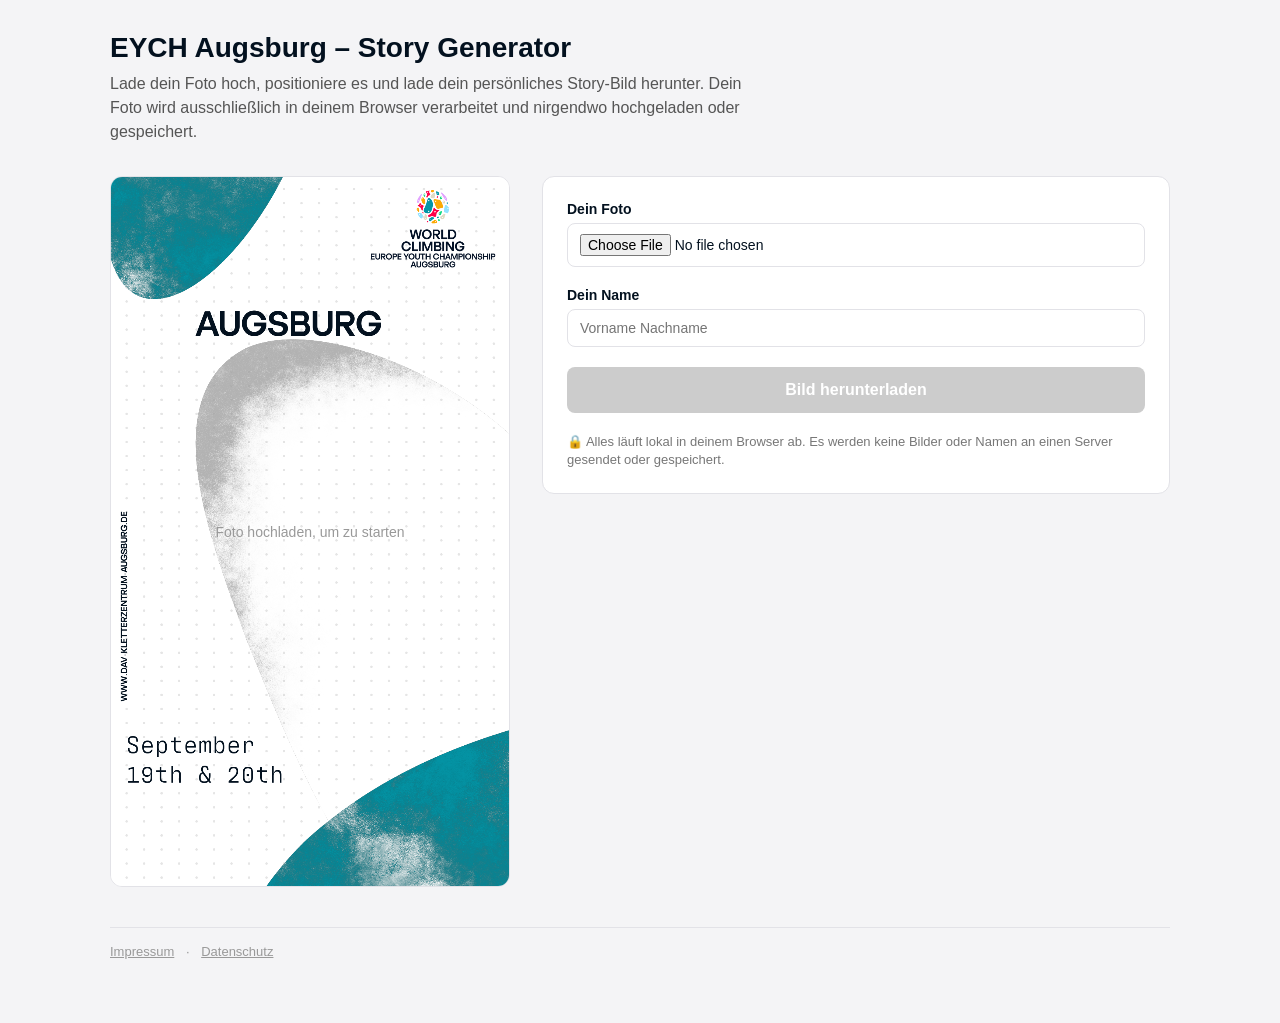
==== index.html @ 1816250f "Fix mobile scroll trap: two-finger pan for the photo Touching the poster on mobile made it impossibl" ====
<!DOCTYPE html>
<html lang="de">
<head>
<meta charset="UTF-8">
<meta name="viewport" content="width=device-width, initial-scale=1.0">
<title>EYCH Augsburg – Dein Story-Bild</title>
<link rel="stylesheet" href="style.css">
</head>
<body>
  <div class="page">
    <header class="page__header">
      <h1>EYCH Augsburg – Story Generator</h1>
      <p>Lade dein Foto hoch, positioniere es und lade dein persönliches Story-Bild herunter. Dein Foto wird ausschließlich in deinem Browser verarbeitet und nirgendwo hochgeladen oder gespeichert.</p>
    </header>

    <main class="layout">
      <section class="editor">
        <div class="stage" id="stage">
          <canvas id="previewCanvas" width="1080" height="1920"></canvas>
          <div class="stage__hint" id="stageHint">Foto hochladen, um zu starten</div>
        </div>

        <div class="controls" id="photoControls" hidden>
          <label class="control">
            <span>Zoom</span>
            <input type="range" id="zoomRange" min="1" max="3" step="0.01" value="1">
          </label>
          <p class="hint">Tipp: Foto mit der Maus ziehen (am Handy: mit zwei Fingern), um den Ausschnitt anzupassen. Mit einem Finger kannst du die Seite ganz normal weiterscrollen.</p>
        </div>
      </section>

      <section class="form">
        <label class="field">
          <span>Dein Foto</span>
          <input type="file" id="photoInput" accept="image/*">
        </label>

        <label class="field">
          <span>Dein Name</span>
          <input type="text" id="nameInput" maxlength="40" placeholder="Vorname Nachname">
        </label>

        <button id="downloadBtn" class="button" disabled>Bild herunterladen</button>
        <p class="privacy-note">🔒 Alles läuft lokal in deinem Browser ab. Es werden keine Bilder oder Namen an einen Server gesendet oder gespeichert.</p>
      </section>
    </main>

    <footer class="page__footer">
      <a href="impressum.html">Impressum</a>
      <span aria-hidden="true">·</span>
      <a href="datenschutz.html">Datenschutz</a>
    </footer>
  </div>

  <script src="app.js"></script>
</body>
</html>
---- style.css ----
@font-face {
  font-family: "WorldClimbingBold";
  src: url("assets/fonts/WorldClimbing-Bold.otf") format("opentype");
  font-weight: 700;
  font-display: swap;
}

@font-face {
  font-family: "AntarcticanMono";
  src: url("assets/fonts/AntarcticanMono-Book.ttf") format("truetype");
  font-weight: 400;
  font-display: swap;
}

:root {
  --ink: #03111f;
  --pink: #ec0c8c;
  --bg: #f4f4f6;
  --card: #ffffff;
  --border: #e2e2e7;
}

* { box-sizing: border-box; }

body {
  margin: 0;
  background: var(--bg);
  color: var(--ink);
  font-family: -apple-system, BlinkMacSystemFont, "Segoe UI", Roboto, sans-serif;
}

.page {
  max-width: 1100px;
  margin: 0 auto;
  padding: 32px 20px 64px;
}

.page__header h1 {
  font-size: 28px;
  margin: 0 0 8px;
}

.page__header p {
  margin: 0 0 32px;
  color: #555;
  max-width: 640px;
  line-height: 1.5;
}

.layout {
  display: grid;
  grid-template-columns: minmax(260px, 400px) 1fr;
  gap: 32px;
  align-items: start;
}

@media (max-width: 720px) {
  .layout {
    grid-template-columns: 1fr;
  }
}

.editor {
  display: flex;
  flex-direction: column;
  gap: 16px;
}

.stage {
  position: relative;
  width: 100%;
  aspect-ratio: 1080 / 1920;
  background: var(--card);
  border: 1px solid var(--border);
  border-radius: 12px;
  overflow: hidden;
  touch-action: pan-y;
  cursor: grab;
}

.stage:active {
  cursor: grabbing;
}

.stage canvas {
  width: 100%;
  height: 100%;
  display: block;
}

.stage__hint {
  position: absolute;
  inset: 0;
  display: flex;
  align-items: center;
  justify-content: center;
  text-align: center;
  padding: 24px;
  color: #999;
  font-size: 14px;
  pointer-events: none;
}

.controls {
  background: var(--card);
  border: 1px solid var(--border);
  border-radius: 12px;
  padding: 16px;
}

.control {
  display: flex;
  align-items: center;
  gap: 12px;
  font-size: 14px;
}

.control input[type="range"] {
  flex: 1;
}

.hint {
  margin: 12px 0 0;
  font-size: 13px;
  color: #777;
}

.form {
  background: var(--card);
  border: 1px solid var(--border);
  border-radius: 12px;
  padding: 24px;
  display: flex;
  flex-direction: column;
  gap: 20px;
  height: fit-content;
}

.field {
  display: flex;
  flex-direction: column;
  gap: 6px;
  font-size: 14px;
  font-weight: 600;
}

.field input {
  font: inherit;
  font-weight: 400;
  padding: 10px 12px;
  border: 1px solid var(--border);
  border-radius: 8px;
}

.button {
  background: var(--pink);
  color: white;
  border: none;
  border-radius: 8px;
  padding: 14px 20px;
  font-size: 16px;
  font-weight: 600;
  cursor: pointer;
}

.button:disabled {
  background: #ccc;
  cursor: not-allowed;
}

.privacy-note {
  margin: 0;
  font-size: 13px;
  color: #777;
  line-height: 1.4;
}

.page__footer {
  margin-top: 40px;
  padding-top: 16px;
  border-top: 1px solid var(--border);
  font-size: 13px;
  color: #999;
}

.page__footer a {
  color: #999;
  text-decoration: underline;
}

.page__footer a:hover {
  color: #666;
}

.page__footer span {
  margin: 0 8px;
}

/* Impressum / Datenschutz */
.legal {
  max-width: 720px;
}

.legal a {
  color: var(--ink);
}

.legal h2 {
  font-size: 18px;
  margin: 32px 0 8px;
}

.legal h3 {
  font-size: 15px;
  margin: 20px 0 6px;
}

.legal p, .legal li {
  color: #444;
  line-height: 1.6;
  font-size: 14px;
}

.legal .back-link {
  display: inline-block;
  margin-bottom: 24px;
  font-size: 14px;
  color: #666;
}
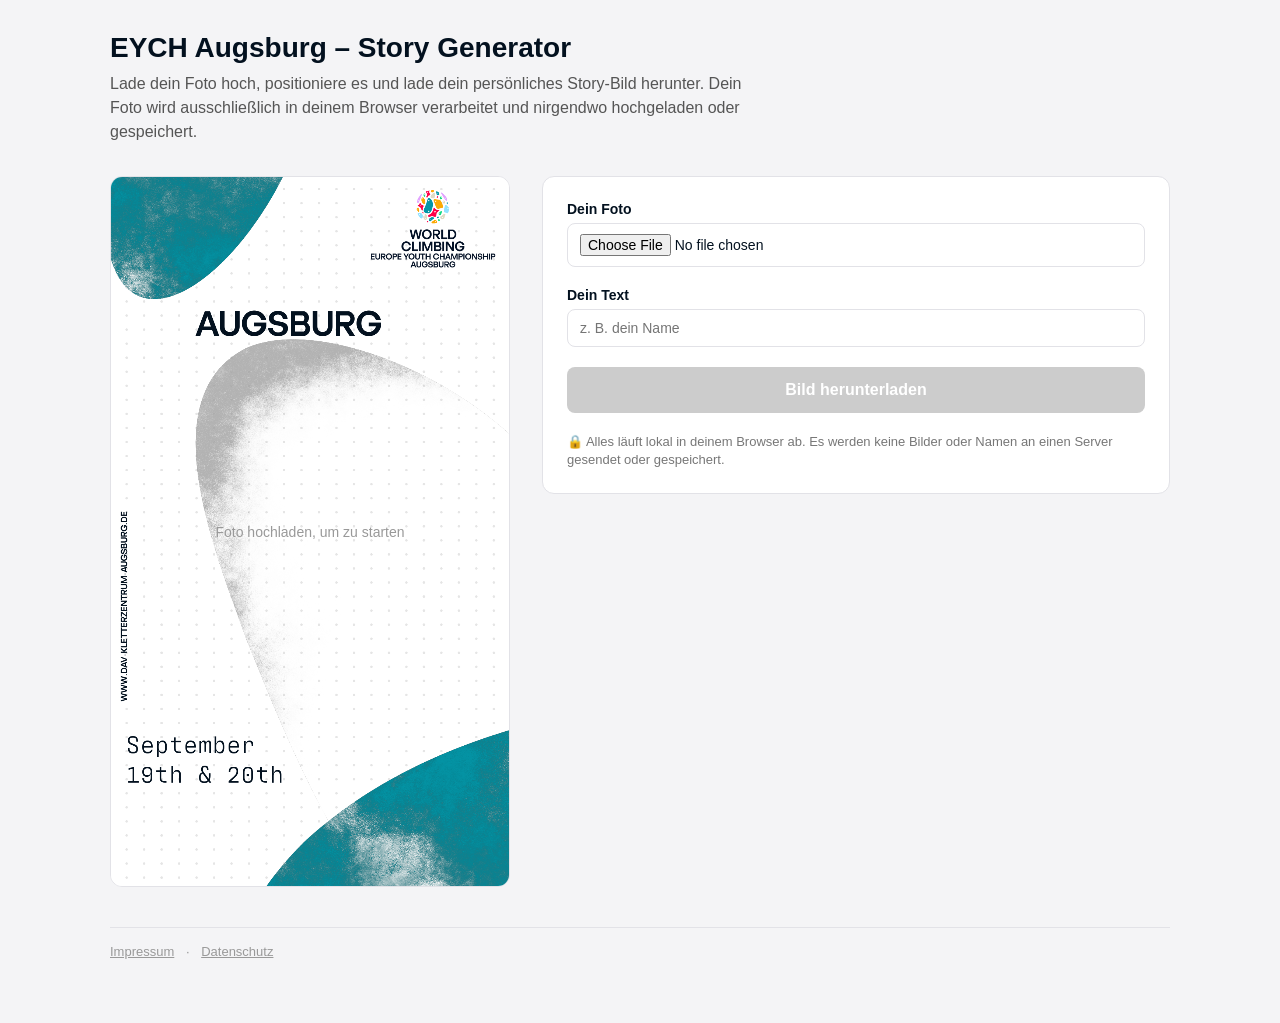
==== commit f77c1c11: "Rename "Dein Name" field to "Dein Text" Makes the field's purpose more general, since it can hold an" ====
--- a/index.html
+++ b/index.html
@@ -36,8 +36,8 @@
         </label>
 
         <label class="field">
-          <span>Dein Name</span>
-          <input type="text" id="nameInput" maxlength="40" placeholder="Vorname Nachname">
+          <span>Dein Text</span>
+          <input type="text" id="nameInput" maxlength="40" placeholder="z. B. dein Name">
         </label>
 
         <button id="downloadBtn" class="button" disabled>Bild herunterladen</button>
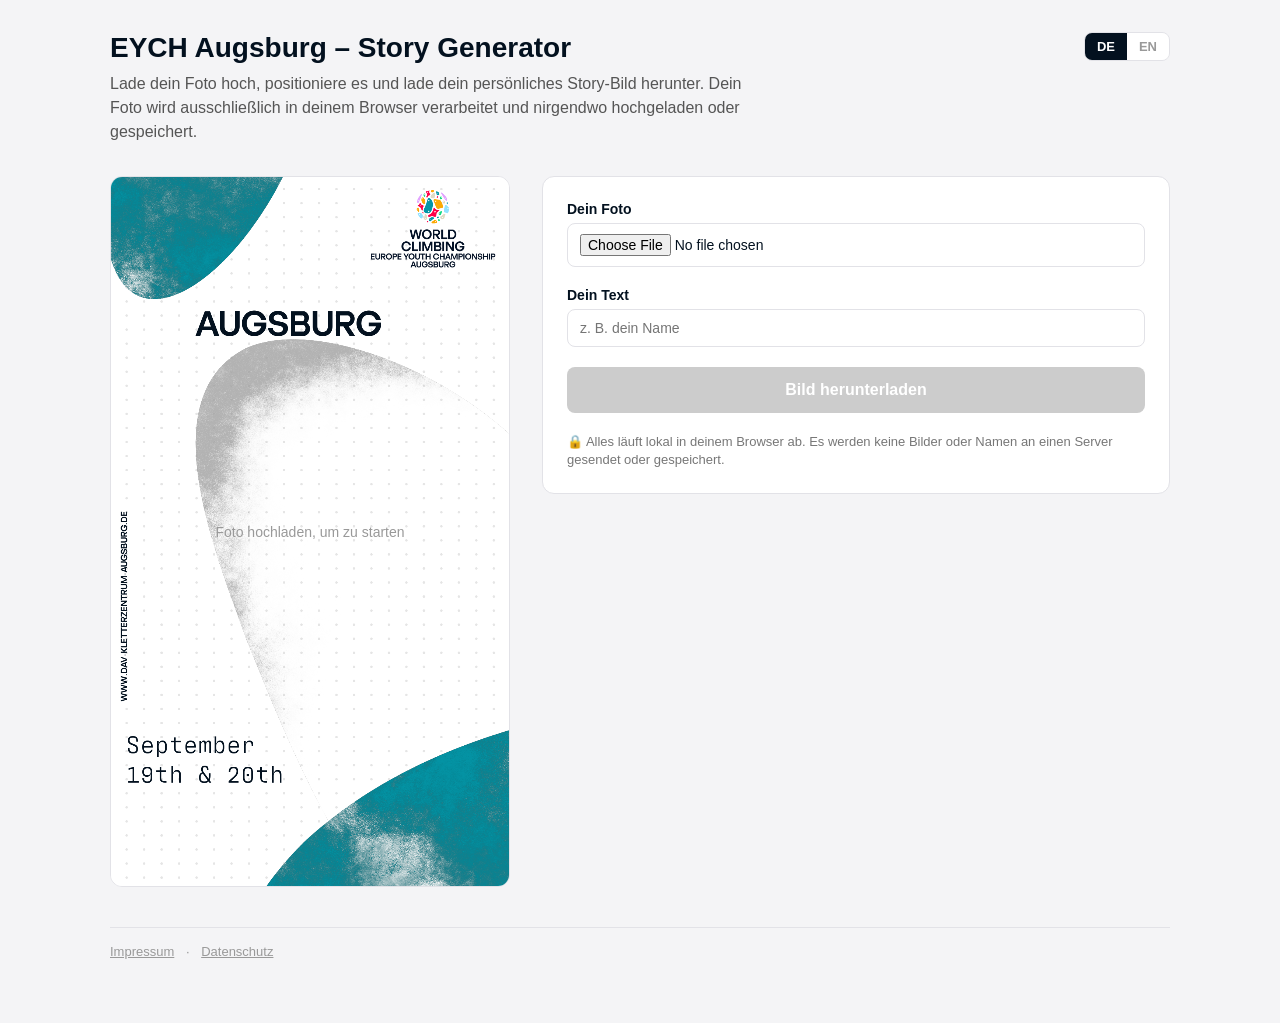
==== commit 6a0f0eee: "Add DE/EN language switch for the page UI text A toggle in the top-right corner swaps all on-page co" ====
--- a/index.html
+++ b/index.html
@@ -8,40 +8,45 @@
 </head>
 <body>
   <div class="page">
+    <div class="lang-switch" role="group" aria-label="Sprache / Language">
+      <button type="button" class="lang-switch__btn" data-lang-btn="de" aria-pressed="true">DE</button>
+      <button type="button" class="lang-switch__btn" data-lang-btn="en" aria-pressed="false">EN</button>
+    </div>
+
     <header class="page__header">
-      <h1>EYCH Augsburg – Story Generator</h1>
-      <p>Lade dein Foto hoch, positioniere es und lade dein persönliches Story-Bild herunter. Dein Foto wird ausschließlich in deinem Browser verarbeitet und nirgendwo hochgeladen oder gespeichert.</p>
+      <h1 data-i18n="title">EYCH Augsburg – Story Generator</h1>
+      <p data-i18n="intro">Lade dein Foto hoch, positioniere es und lade dein persönliches Story-Bild herunter. Dein Foto wird ausschließlich in deinem Browser verarbeitet und nirgendwo hochgeladen oder gespeichert.</p>
     </header>
 
     <main class="layout">
       <section class="editor">
         <div class="stage" id="stage">
           <canvas id="previewCanvas" width="1080" height="1920"></canvas>
-          <div class="stage__hint" id="stageHint">Foto hochladen, um zu starten</div>
+          <div class="stage__hint" id="stageHint" data-i18n="stageHint">Foto hochladen, um zu starten</div>
         </div>
 
         <div class="controls" id="photoControls" hidden>
           <label class="control">
-            <span>Zoom</span>
+            <span data-i18n="zoom">Zoom</span>
             <input type="range" id="zoomRange" min="1" max="3" step="0.01" value="1">
           </label>
-          <p class="hint">Tipp: Foto mit der Maus ziehen (am Handy: mit zwei Fingern), um den Ausschnitt anzupassen. Mit einem Finger kannst du die Seite ganz normal weiterscrollen.</p>
+          <p class="hint" data-i18n="dragHint">Tipp: Foto mit der Maus ziehen (am Handy: mit zwei Fingern), um den Ausschnitt anzupassen. Mit einem Finger kannst du die Seite ganz normal weiterscrollen.</p>
         </div>
       </section>
 
       <section class="form">
         <label class="field">
-          <span>Dein Foto</span>
+          <span data-i18n="photoLabel">Dein Foto</span>
           <input type="file" id="photoInput" accept="image/*">
         </label>
 
         <label class="field">
-          <span>Dein Text</span>
-          <input type="text" id="nameInput" maxlength="40" placeholder="z. B. dein Name">
+          <span data-i18n="textLabel">Dein Text</span>
+          <input type="text" id="nameInput" maxlength="40" data-i18n-placeholder="textPlaceholder" placeholder="z. B. dein Name">
         </label>
 
-        <button id="downloadBtn" class="button" disabled>Bild herunterladen</button>
-        <p class="privacy-note">🔒 Alles läuft lokal in deinem Browser ab. Es werden keine Bilder oder Namen an einen Server gesendet oder gespeichert.</p>
+        <button id="downloadBtn" class="button" disabled data-i18n="downloadBtn">Bild herunterladen</button>
+        <p class="privacy-note" data-i18n="privacyNote">🔒 Alles läuft lokal in deinem Browser ab. Es werden keine Bilder oder Namen an einen Server gesendet oder gespeichert.</p>
       </section>
     </main>
 
--- a/style.css
+++ b/style.css
@@ -33,6 +33,42 @@
   max-width: 1100px;
   margin: 0 auto;
   padding: 32px 20px 64px;
+  position: relative;
+}
+
+.lang-switch {
+  position: absolute;
+  top: 32px;
+  right: 20px;
+  display: inline-flex;
+  border: 1px solid var(--border);
+  border-radius: 8px;
+  overflow: hidden;
+}
+
+.lang-switch__btn {
+  font: inherit;
+  font-size: 13px;
+  font-weight: 600;
+  border: none;
+  background: var(--card);
+  color: #999;
+  padding: 6px 12px;
+  cursor: pointer;
+}
+
+.lang-switch__btn[aria-pressed="true"] {
+  background: var(--ink);
+  color: #fff;
+}
+
+@media (max-width: 480px) {
+  .lang-switch {
+    position: static;
+    display: flex;
+    justify-content: flex-end;
+    margin-bottom: 16px;
+  }
 }
 
 .page__header h1 {
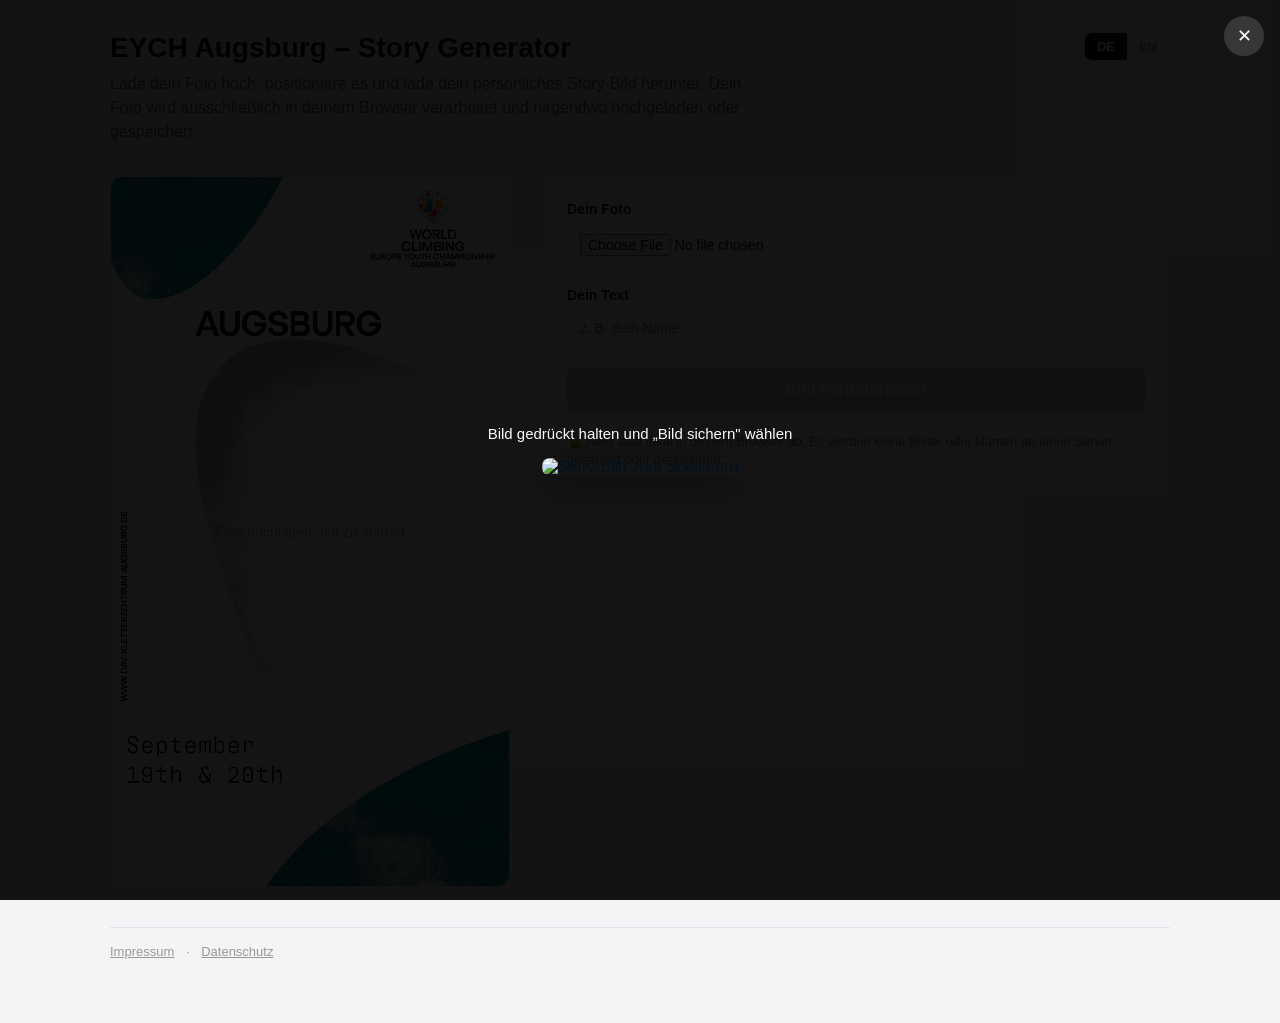
==== commit 5fd169a0: "Work around Instagram in-app browser blocking downloads Instagram's (and Facebook's) in-app WebView " ====
--- a/index.html
+++ b/index.html
@@ -46,6 +46,7 @@
         </label>
 
         <button id="downloadBtn" class="button" disabled data-i18n="downloadBtn">Bild herunterladen</button>
+        <p class="app-browser-note" id="appBrowserNote" data-i18n="appBrowserNote" hidden>⚠️ Du bist im Instagram-Browser: Tippe oben rechts auf ⋯ und wähle „Im Browser öffnen" – dann funktioniert der Download normal.</p>
         <p class="privacy-note" data-i18n="privacyNote">🔒 Alles läuft lokal in deinem Browser ab. Es werden keine Bilder oder Namen an einen Server gesendet oder gespeichert.</p>
       </section>
     </main>
@@ -57,6 +58,12 @@
     </footer>
   </div>
 
+  <div class="save-overlay" id="saveOverlay" hidden>
+    <button type="button" class="save-overlay__close" id="saveOverlayClose" aria-label="Schließen">✕</button>
+    <p class="save-overlay__hint" id="saveOverlayHint" data-i18n="saveOverlayHint">Bild gedrückt halten und „Bild sichern" wählen</p>
+    <img class="save-overlay__img" id="saveOverlayImg" alt="Story-Bild zum Speichern">
+  </div>
+
   <script src="app.js"></script>
 </body>
 </html>
--- a/style.css
+++ b/style.css
@@ -211,6 +211,59 @@
   line-height: 1.4;
 }
 
+.app-browser-note {
+  margin: 0;
+  font-size: 13px;
+  color: #92400e;
+  background: #fff7ed;
+  border: 1px solid #fed7aa;
+  border-radius: 8px;
+  padding: 10px 12px;
+  line-height: 1.4;
+}
+
+.save-overlay {
+  position: fixed;
+  inset: 0;
+  z-index: 1000;
+  background: rgba(0, 0, 0, 0.92);
+  display: flex;
+  flex-direction: column;
+  align-items: center;
+  justify-content: center;
+  gap: 16px;
+  padding: 24px;
+}
+
+.save-overlay__hint {
+  color: #fff;
+  font-size: 15px;
+  text-align: center;
+  margin: 0;
+  max-width: 320px;
+}
+
+.save-overlay__img {
+  max-width: min(90vw, 360px);
+  max-height: 70vh;
+  border-radius: 8px;
+  box-shadow: 0 10px 40px rgba(0, 0, 0, 0.5);
+}
+
+.save-overlay__close {
+  position: absolute;
+  top: 16px;
+  right: 16px;
+  width: 40px;
+  height: 40px;
+  border-radius: 50%;
+  border: none;
+  background: rgba(255, 255, 255, 0.15);
+  color: #fff;
+  font-size: 18px;
+  cursor: pointer;
+}
+
 .page__footer {
   margin-top: 40px;
   padding-top: 16px;
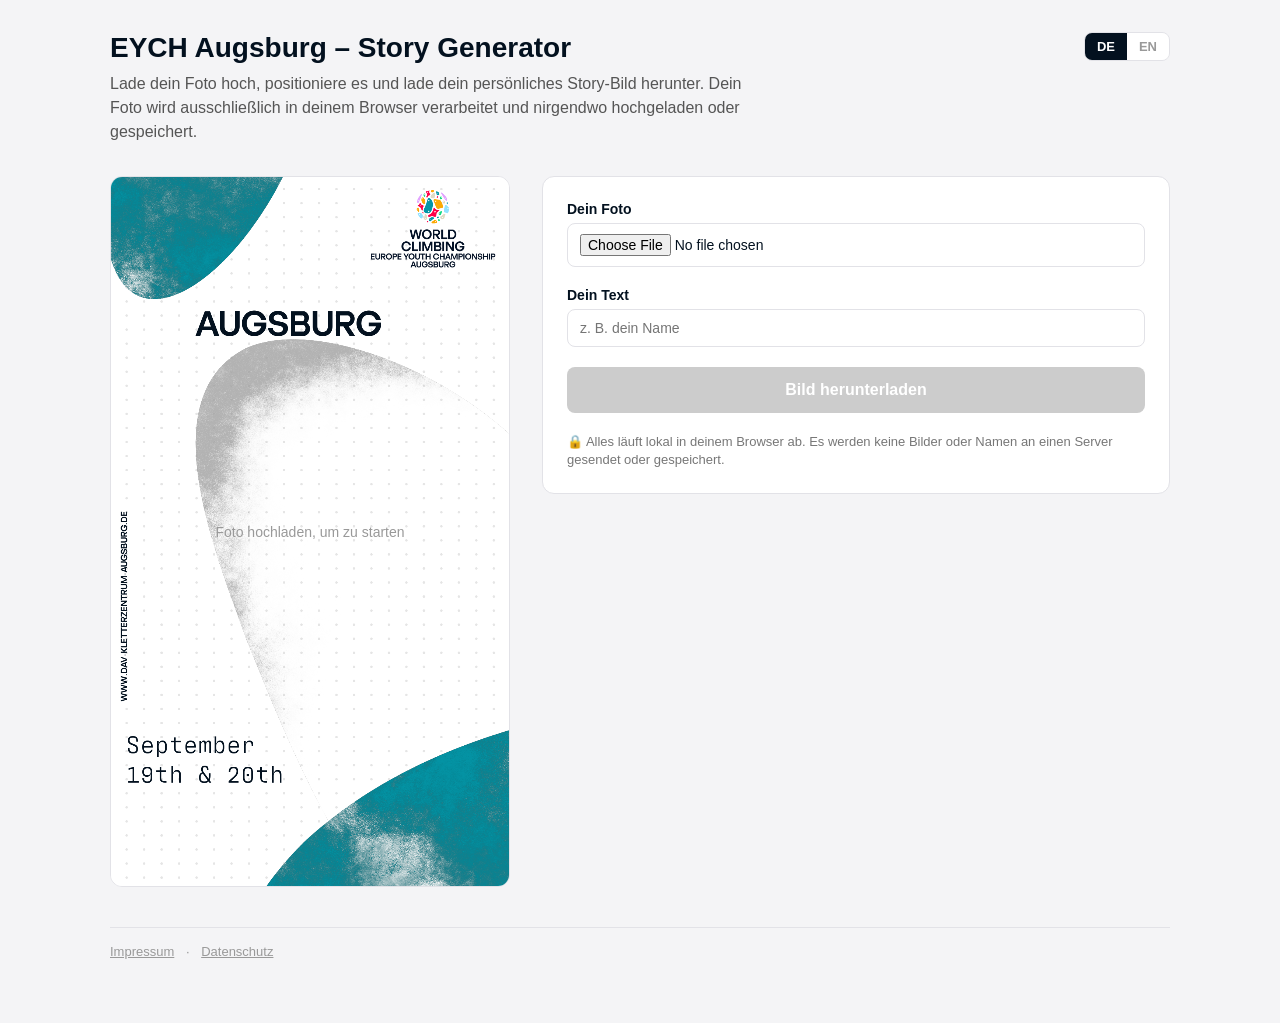
==== commit 945bd651: "Remove broken image-overlay save flow, keep only the browser-open hint The full-screen "press and ho" ====
--- a/index.html
+++ b/index.html
@@ -58,12 +58,6 @@
     </footer>
   </div>
 
-  <div class="save-overlay" id="saveOverlay" hidden>
-    <button type="button" class="save-overlay__close" id="saveOverlayClose" aria-label="Schließen">✕</button>
-    <p class="save-overlay__hint" id="saveOverlayHint" data-i18n="saveOverlayHint">Bild gedrückt halten und „Bild sichern" wählen</p>
-    <img class="save-overlay__img" id="saveOverlayImg" alt="Story-Bild zum Speichern">
-  </div>
-
   <script src="app.js"></script>
 </body>
 </html>
--- a/style.css
+++ b/style.css
@@ -222,48 +222,6 @@
   line-height: 1.4;
 }
 
-.save-overlay {
-  position: fixed;
-  inset: 0;
-  z-index: 1000;
-  background: rgba(0, 0, 0, 0.92);
-  display: flex;
-  flex-direction: column;
-  align-items: center;
-  justify-content: center;
-  gap: 16px;
-  padding: 24px;
-}
-
-.save-overlay__hint {
-  color: #fff;
-  font-size: 15px;
-  text-align: center;
-  margin: 0;
-  max-width: 320px;
-}
-
-.save-overlay__img {
-  max-width: min(90vw, 360px);
-  max-height: 70vh;
-  border-radius: 8px;
-  box-shadow: 0 10px 40px rgba(0, 0, 0, 0.5);
-}
-
-.save-overlay__close {
-  position: absolute;
-  top: 16px;
-  right: 16px;
-  width: 40px;
-  height: 40px;
-  border-radius: 50%;
-  border: none;
-  background: rgba(255, 255, 255, 0.15);
-  color: #fff;
-  font-size: 18px;
-  cursor: pointer;
-}
-
 .page__footer {
   margin-top: 40px;
   padding-top: 16px;
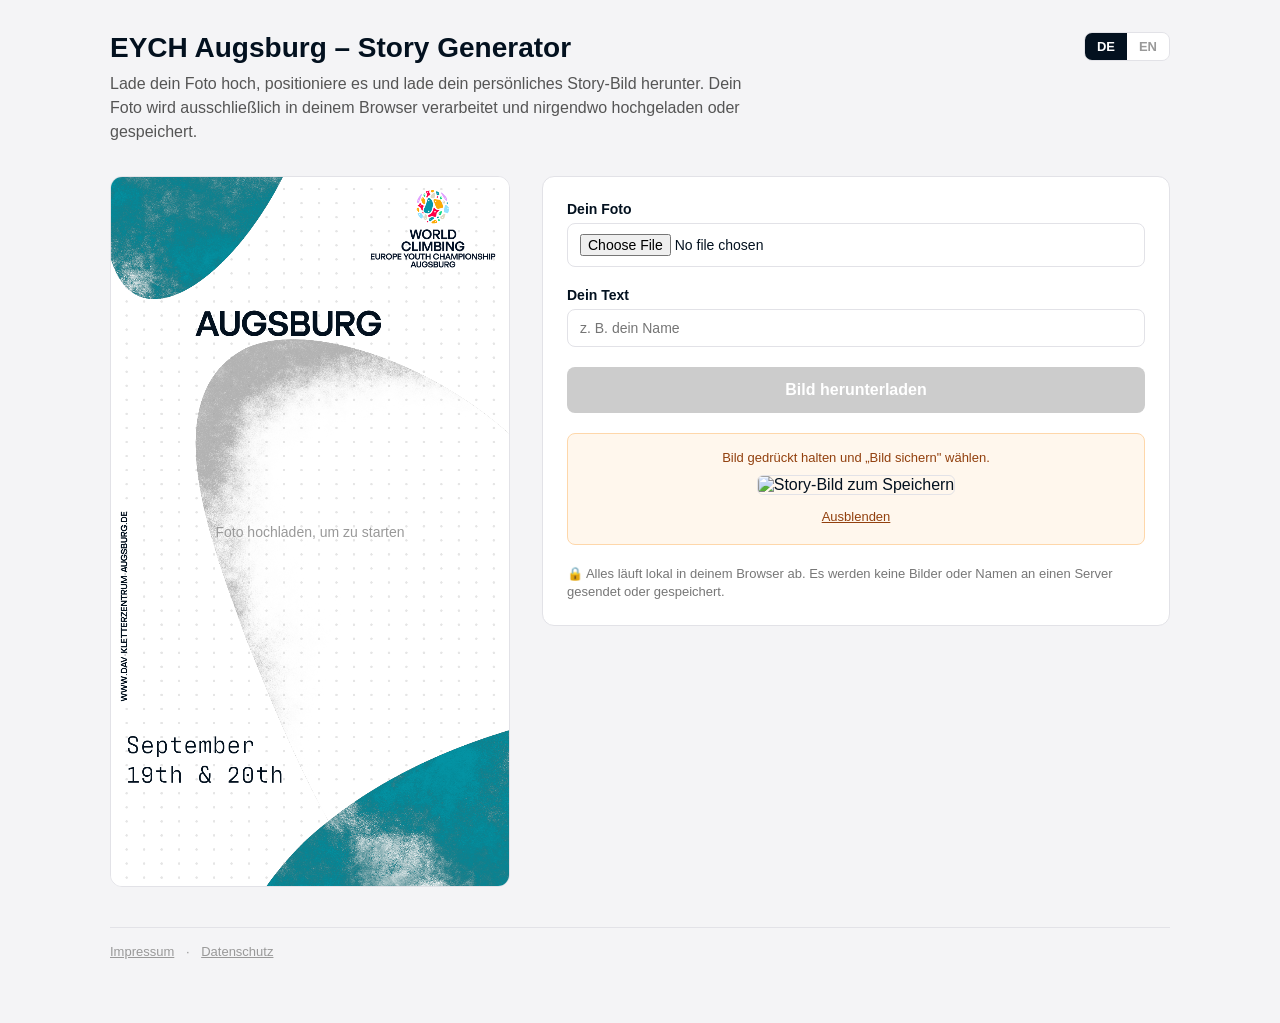
==== commit 41c0c62e: "Fix Instagram download via Web Share API, with inline fallback In Instagram's in-app browser, downlo" ====
--- a/index.html
+++ b/index.html
@@ -46,7 +46,13 @@
         </label>
 
         <button id="downloadBtn" class="button" disabled data-i18n="downloadBtn">Bild herunterladen</button>
-        <p class="app-browser-note" id="appBrowserNote" data-i18n="appBrowserNote" hidden>⚠️ Du bist im Instagram-Browser: Tippe oben rechts auf ⋯ und wähle „Im Browser öffnen" – dann funktioniert der Download normal.</p>
+
+        <div class="inapp-save" id="inAppSave" hidden>
+          <p class="inapp-save__hint" data-i18n="inAppSaveHint">Bild gedrückt halten und „Bild sichern" wählen.</p>
+          <img class="inapp-save__img" id="inAppSaveImg" alt="Story-Bild zum Speichern">
+          <button type="button" class="inapp-save__close" id="inAppSaveClose" data-i18n="inAppSaveClose">Ausblenden</button>
+        </div>
+
         <p class="privacy-note" data-i18n="privacyNote">🔒 Alles läuft lokal in deinem Browser ab. Es werden keine Bilder oder Namen an einen Server gesendet oder gespeichert.</p>
       </section>
     </main>
--- a/style.css
+++ b/style.css
@@ -211,15 +211,42 @@
   line-height: 1.4;
 }
 
-.app-browser-note {
-  margin: 0;
-  font-size: 13px;
-  color: #92400e;
+/* Fallback fuer In-App-Browser (z.B. Instagram), wenn Web Share nicht
+   klappt: bewusst normaler Seiteninhalt statt eines fixen Overlays, damit
+   nichts "haengen bleiben" kann. */
+.inapp-save {
+  display: flex;
+  flex-direction: column;
+  align-items: center;
+  gap: 10px;
+  padding: 16px;
   background: #fff7ed;
   border: 1px solid #fed7aa;
   border-radius: 8px;
-  padding: 10px 12px;
-  line-height: 1.4;
+}
+
+.inapp-save__hint {
+  margin: 0;
+  font-size: 13px;
+  color: #92400e;
+  text-align: center;
+}
+
+.inapp-save__img {
+  max-width: 100%;
+  border-radius: 6px;
+  border: 1px solid var(--border);
+}
+
+.inapp-save__close {
+  font: inherit;
+  font-size: 13px;
+  background: none;
+  border: none;
+  color: #92400e;
+  text-decoration: underline;
+  cursor: pointer;
+  padding: 4px;
 }
 
 .page__footer {
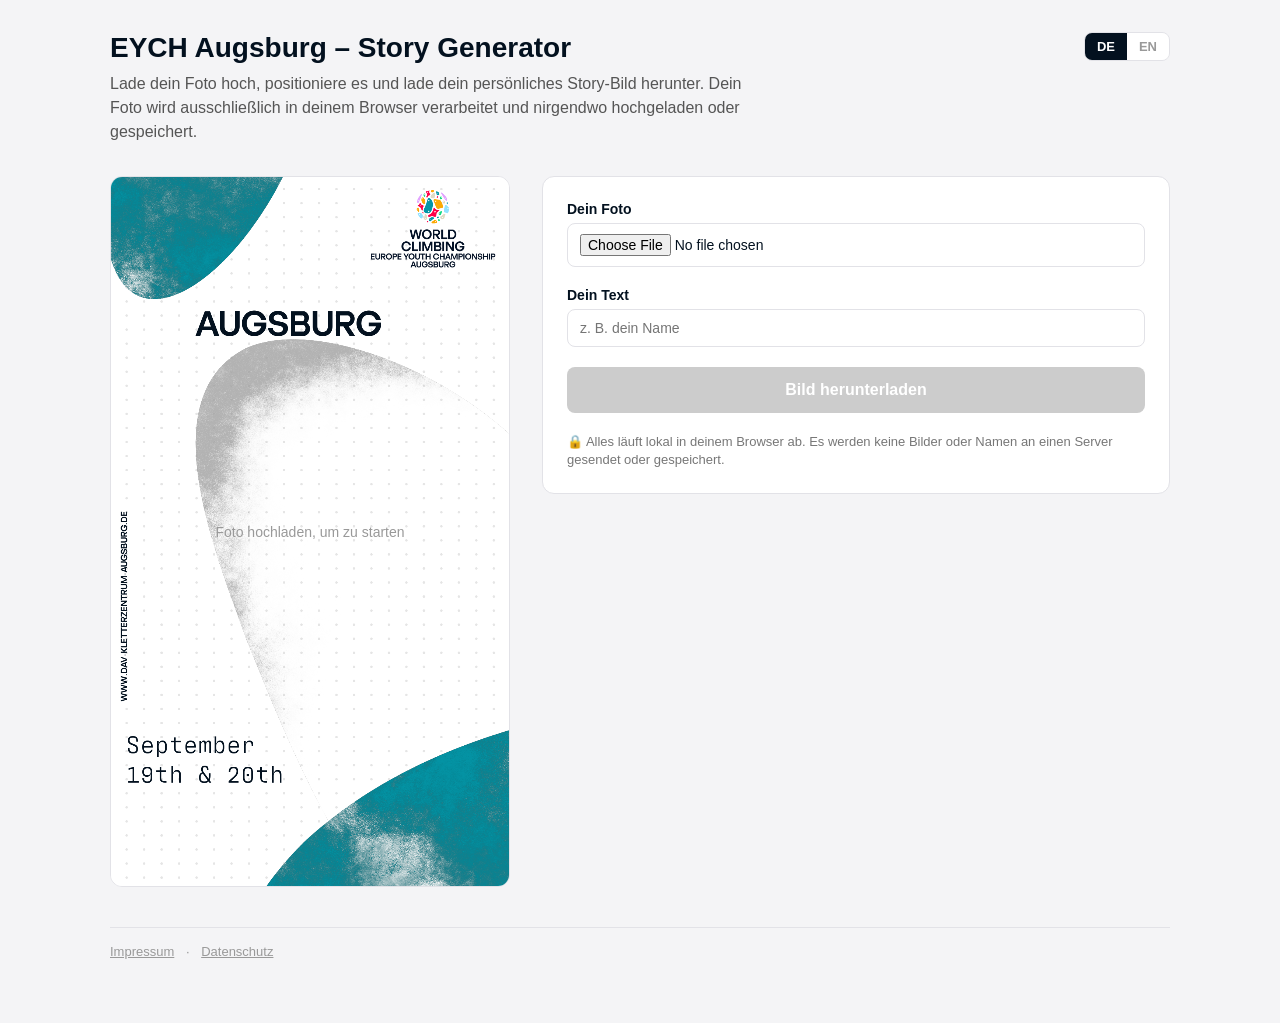
==== commit 8e416d51: "Replace Web Share/inline-save attempt with a plain warning note Downloading a real file isn't reliab" ====
--- a/index.html
+++ b/index.html
@@ -46,13 +46,7 @@
         </label>
 
         <button id="downloadBtn" class="button" disabled data-i18n="downloadBtn">Bild herunterladen</button>
-
-        <div class="inapp-save" id="inAppSave" hidden>
-          <p class="inapp-save__hint" data-i18n="inAppSaveHint">Bild gedrückt halten und „Bild sichern" wählen.</p>
-          <img class="inapp-save__img" id="inAppSaveImg" alt="Story-Bild zum Speichern">
-          <button type="button" class="inapp-save__close" id="inAppSaveClose" data-i18n="inAppSaveClose">Ausblenden</button>
-        </div>
-
+        <p class="app-browser-note" id="appBrowserNote" data-i18n="appBrowserNote" hidden>⚠️ Der Download funktioniert im Instagram-Browser leider nicht. Tippe oben rechts auf ⋯ und wähle „Im Browser öffnen".</p>
         <p class="privacy-note" data-i18n="privacyNote">🔒 Alles läuft lokal in deinem Browser ab. Es werden keine Bilder oder Namen an einen Server gesendet oder gespeichert.</p>
       </section>
     </main>
--- a/style.css
+++ b/style.css
@@ -211,42 +211,15 @@
   line-height: 1.4;
 }
 
-/* Fallback fuer In-App-Browser (z.B. Instagram), wenn Web Share nicht
-   klappt: bewusst normaler Seiteninhalt statt eines fixen Overlays, damit
-   nichts "haengen bleiben" kann. */
-.inapp-save {
-  display: flex;
-  flex-direction: column;
-  align-items: center;
-  gap: 10px;
-  padding: 16px;
+.app-browser-note {
+  margin: 0;
+  font-size: 13px;
+  color: #92400e;
   background: #fff7ed;
   border: 1px solid #fed7aa;
   border-radius: 8px;
-}
-
-.inapp-save__hint {
-  margin: 0;
-  font-size: 13px;
-  color: #92400e;
-  text-align: center;
-}
-
-.inapp-save__img {
-  max-width: 100%;
-  border-radius: 6px;
-  border: 1px solid var(--border);
-}
-
-.inapp-save__close {
-  font: inherit;
-  font-size: 13px;
-  background: none;
-  border: none;
-  color: #92400e;
-  text-decoration: underline;
-  cursor: pointer;
-  padding: 4px;
+  padding: 10px 12px;
+  line-height: 1.4;
 }
 
 .page__footer {
